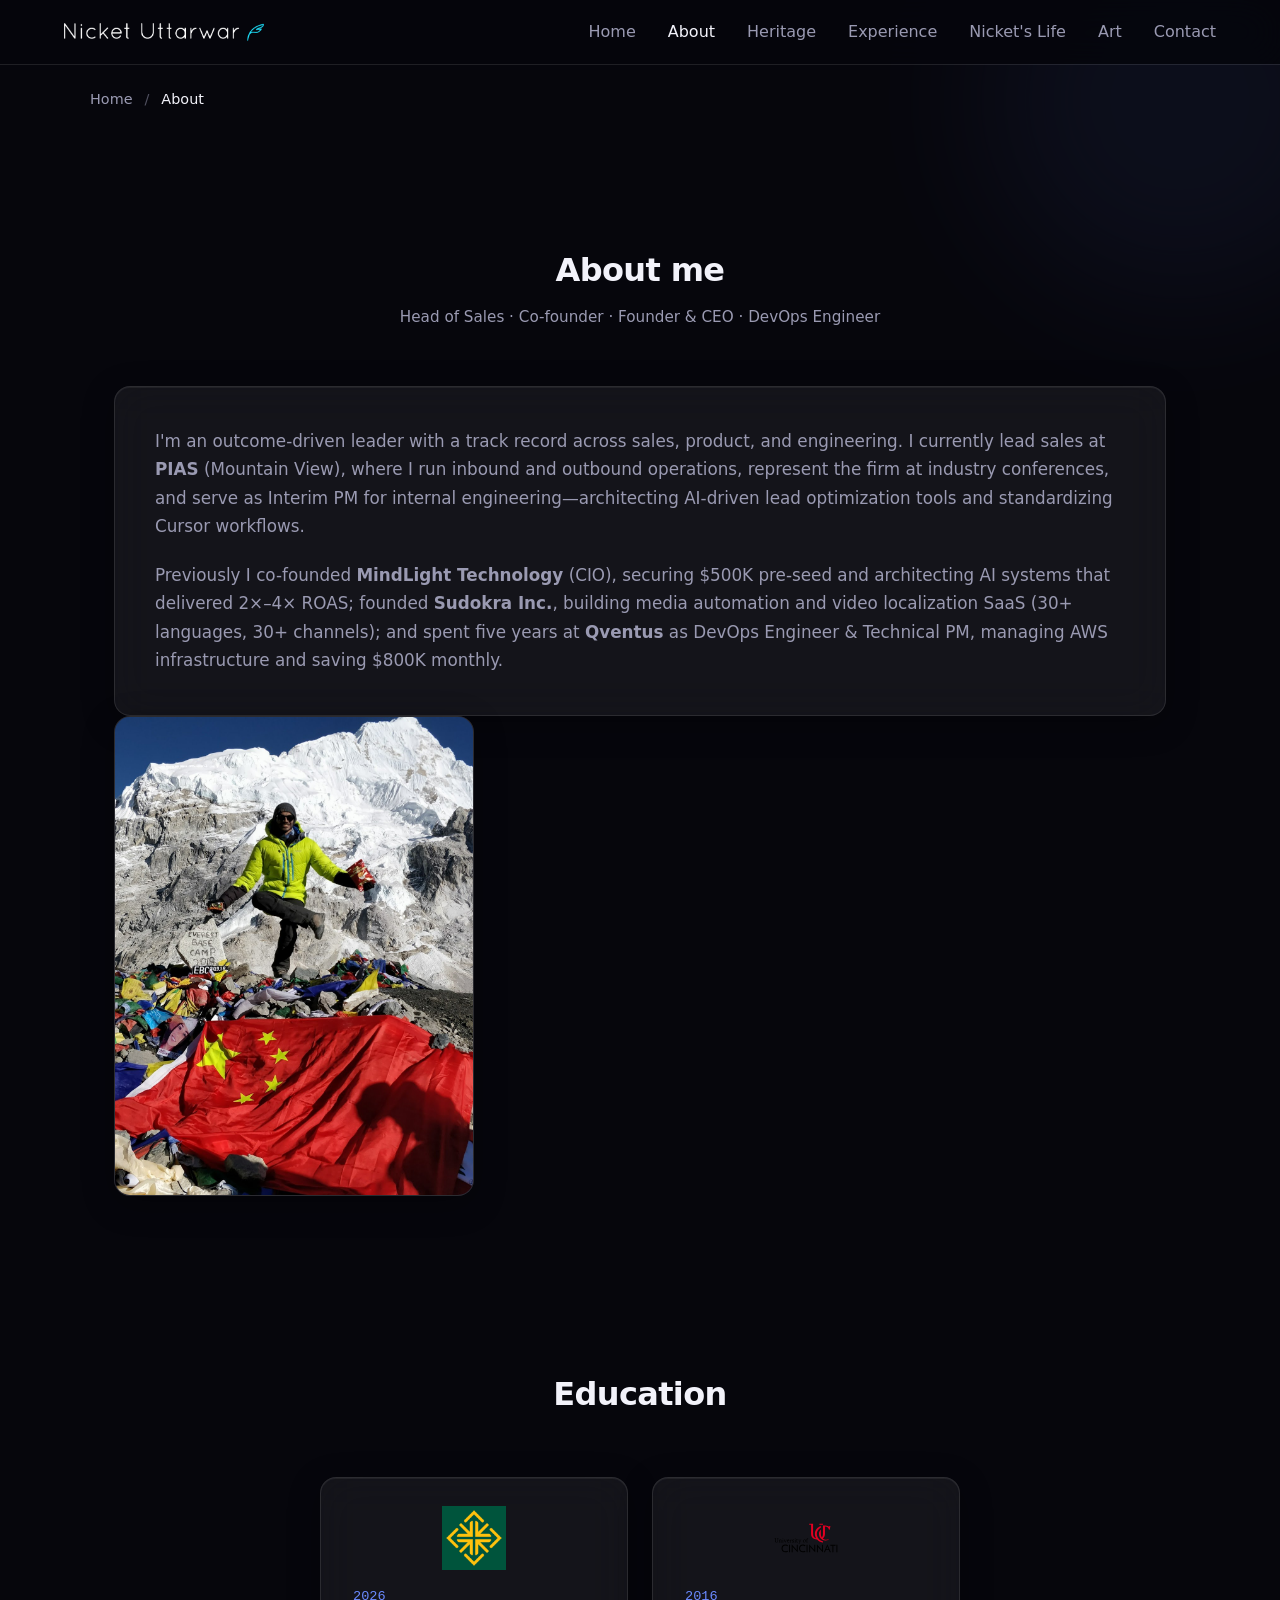
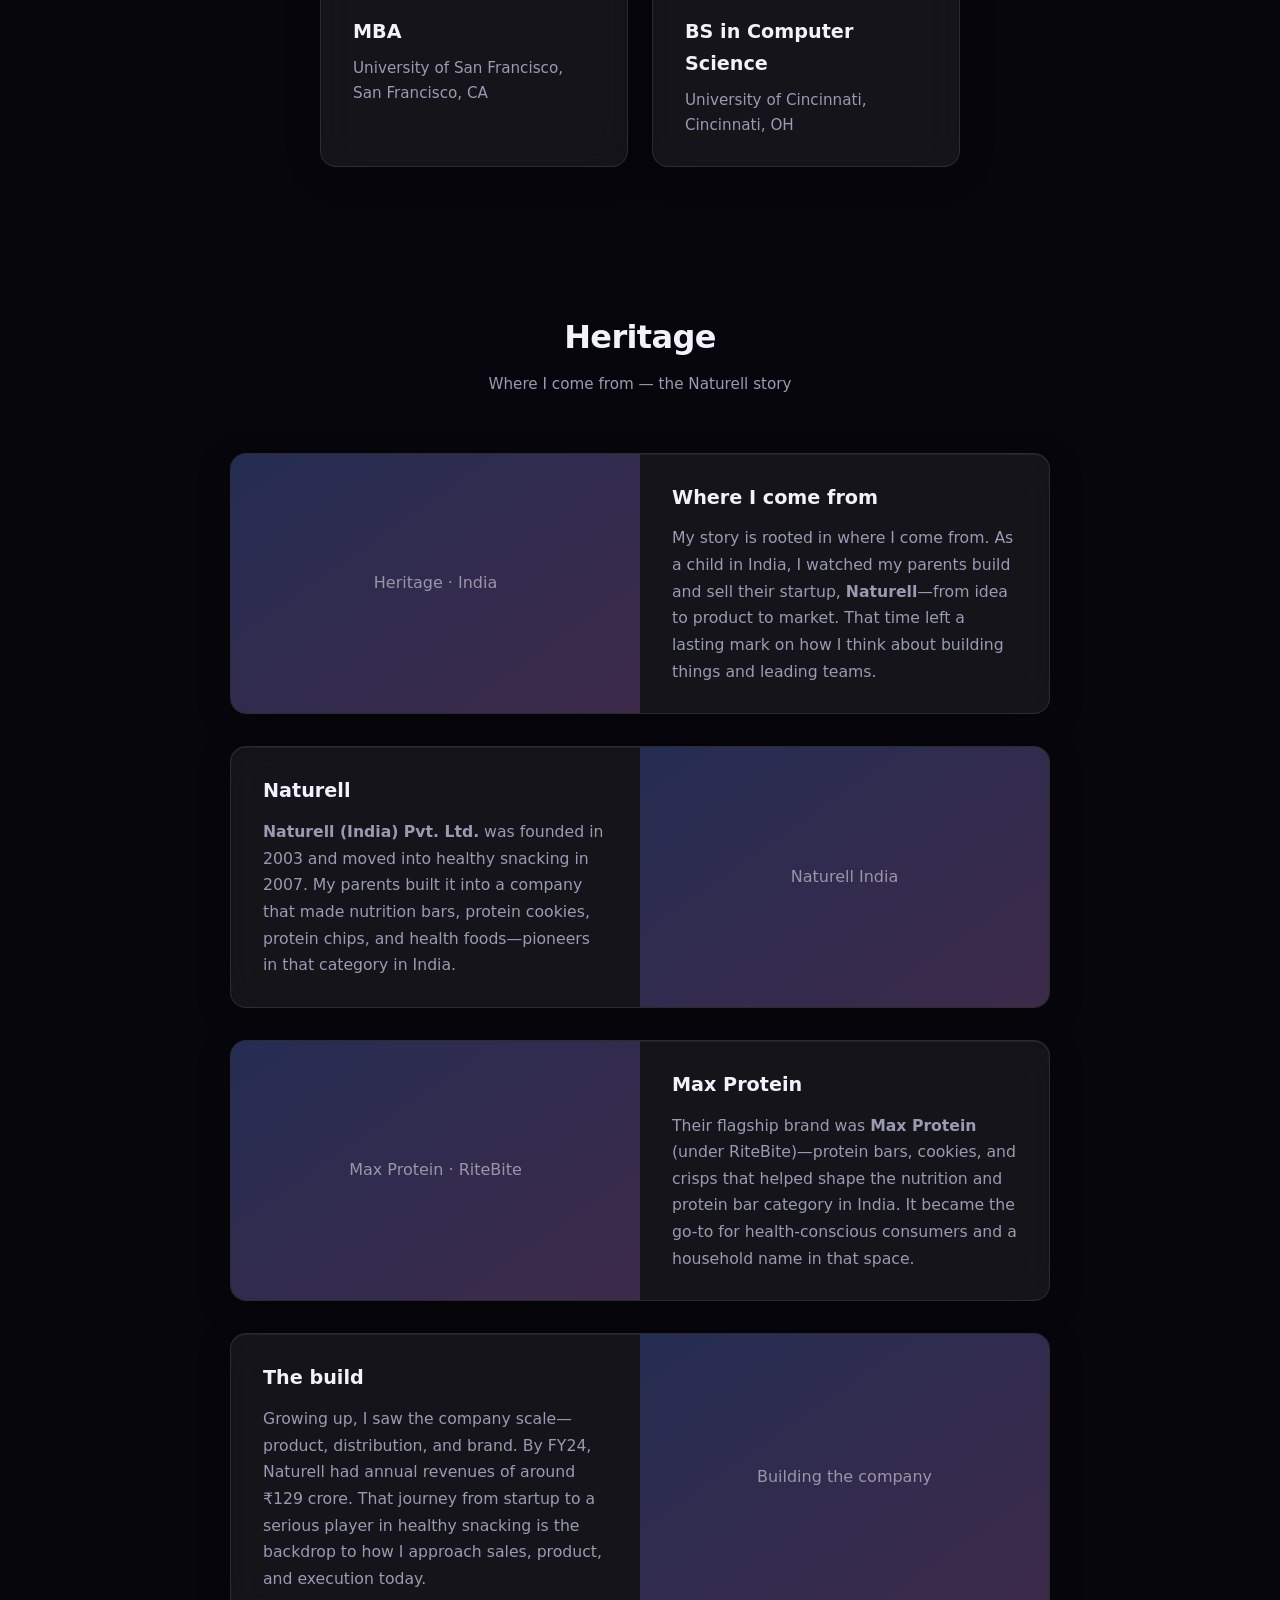
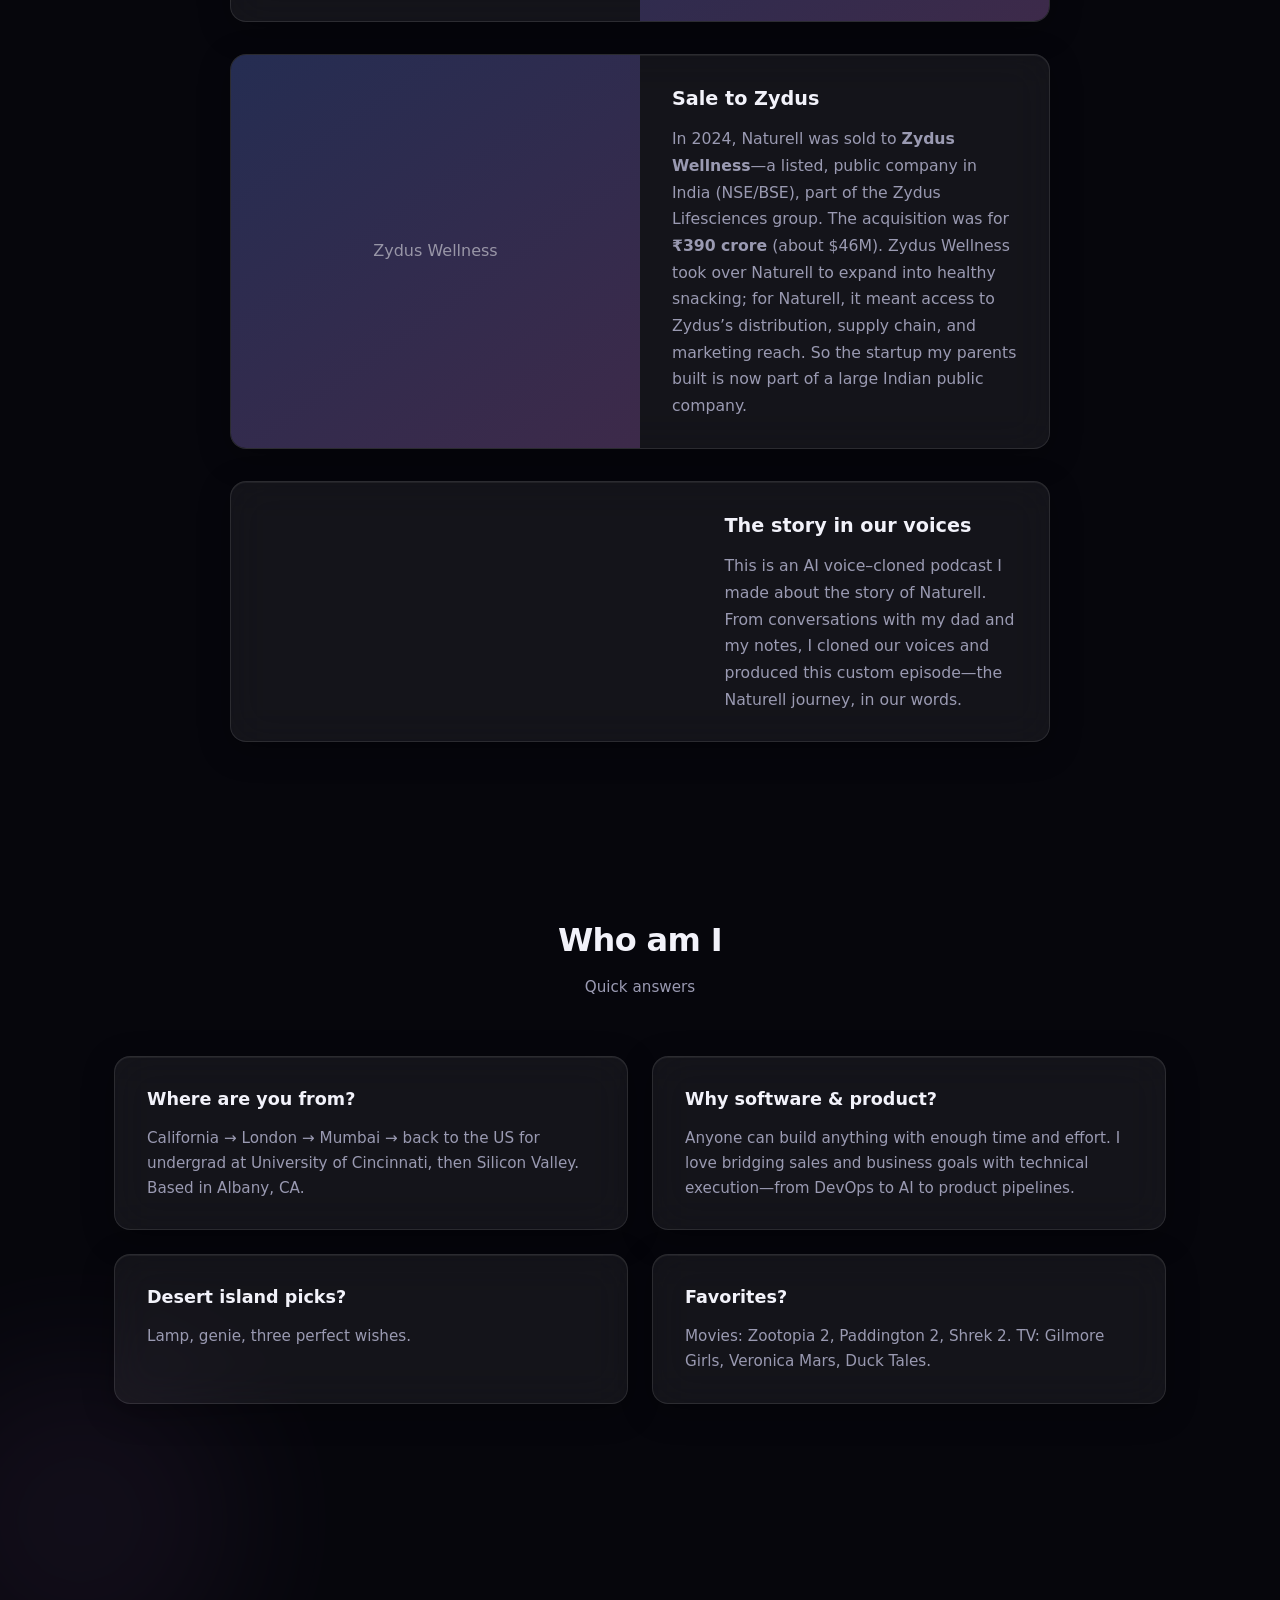
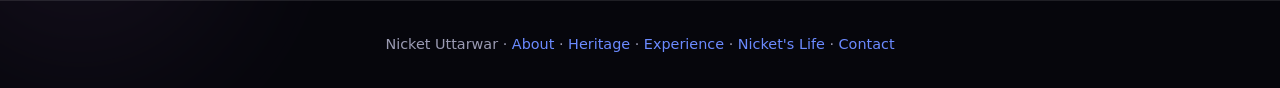
==== combined/about/index.html @ 59adc7f3 "baseline all tf scripts for combo website deployment" ====
<!DOCTYPE html>
<html lang="en">
<head>
	<meta charset="utf-8">
	<meta name="viewport" content="width=device-width, initial-scale=1, viewport-fit=cover">
	<meta name="theme-color" content="#06060c">
	<meta name="description" content="About Nicket Uttarwar — background, education, FAQ.">
	<meta name="robots" content="index, follow, max-image-preview:large">
	<link rel="canonical" href="https://nicketuttarwar.com/about/">
	<meta property="og:type" content="website">
	<meta property="og:url" content="https://nicketuttarwar.com/about/">
	<meta property="og:title" content="About — Nicket Uttarwar">
	<meta property="og:description" content="About Nicket Uttarwar — background, education, FAQ.">
	<meta property="og:image" content="https://nicketuttarwar.com/images/logo.png">
	<meta property="og:locale" content="en_US">
	<meta name="twitter:card" content="summary">
	<meta name="twitter:title" content="About — Nicket Uttarwar">
	<meta name="twitter:description" content="About Nicket Uttarwar — background, education, FAQ.">
	<title>About — Nicket Uttarwar</title>
	<link href="../css/style.css" rel="stylesheet">
	<script type="application/ld+json">
	{"@context":"https://schema.org","@type":"WebPage","name":"About — Nicket Uttarwar","url":"https://nicketuttarwar.com/about/","description":"About Nicket Uttarwar — background, education, FAQ.","isPartOf":{"@id":"https://nicketuttarwar.com/#website"},"about":{"@id":"https://nicketuttarwar.com/#person"},"breadcrumb":{"@type":"BreadcrumbList","itemListElement":[{"@type":"ListItem","position":1,"name":"Home","item":"https://nicketuttarwar.com/"},{"@type":"ListItem","position":2,"name":"About","item":"https://nicketuttarwar.com/about/"}]}}
	</script>
</head>
<body class="page-inner">
	<a class="skip-link" href="#main-content">Skip to main content</a>
	<header class="main-nav">
		<nav class="nav-inner">
			<input type="checkbox" id="nav-toggle" class="nav-check" hidden aria-hidden="true">
			<a href="../" class="nav-logo"><img src="../images/logo.png" alt="Nicket Uttarwar" class="nav-logo-img"></a>
			<ul class="nav-links">
				<li><a href="../">Home</a></li>
				<li><a href="../about/" class="nav-active" aria-current="page">About</a></li>
				<li><a href="../about/#heritage">Heritage</a></li>
				<li><a href="../experience/">Experience</a></li>
				<li><a href="../life/">Nicket's Life</a></li>
				<li><a href="../art/">Art</a></li>
				<li><a href="../contact/">Contact</a></li>
			</ul>
			<label for="nav-toggle" class="nav-toggle" aria-label="Toggle menu">
				<span></span><span></span><span></span>
			</label>
		</nav>
	</header>

	<main id="main-content" tabindex="-1">
		<nav class="breadcrumb-wrap" aria-label="Breadcrumb">
			<div class="breadcrumb">
				<a href="../">Home</a>
				<span class="breadcrumb-sep">/</span>
				<span class="breadcrumb-current">About</span>
			</div>
		</nav>

		<div class="page-content">
			<div class="blob blob-1"></div>
			<div class="blob blob-2"></div>

			<section class="section">
				<div class="section-header">
					<h1>About me</h1>
					<p>Head of Sales · Co-founder · Founder &amp; CEO · DevOps Engineer</p>
				</div>
				<div class="intro-grid">
					<div class="intro-text glass-panel">
						<p>I'm an outcome-driven leader with a track record across sales, product, and engineering. I currently lead sales at <strong>PIAS</strong> (Mountain View), where I run inbound and outbound operations, represent the firm at industry conferences, and serve as Interim PM for internal engineering—architecting AI-driven lead optimization tools and standardizing Cursor workflows.</p>
						<p>Previously I co-founded <strong>MindLight Technology</strong> (CIO), securing $500K pre-seed and architecting AI systems that delivered 2×–4× ROAS; founded <strong>Sudokra Inc.</strong>, building media automation and video localization SaaS (30+ languages, 30+ channels); and spent five years at <strong>Qventus</strong> as DevOps Engineer &amp; Technical PM, managing AWS infrastructure and saving $800K monthly.</p>
					</div>
					<div class="intro-visual">
						<div class="fluid-card glass-panel">
							<div class="fluid-card-inner">
								<img src="../images/everest-me.jpeg" alt="Nicket Uttarwar" class="intro-image" loading="lazy" onerror="this.style.display='none'">
								<div class="fluid-card-placeholder" data-placeholder="Photo">Photo</div>
							</div>
						</div>
					</div>
				</div>
			</section>

			<section class="section education-section">
				<div class="section-header">
					<h2>Education</h2>
				</div>
				<div class="education-grid">
					<div class="education-card glass-panel">
						<img src="../images/logo-usf.png" alt="University of San Francisco" class="education-logo" width="80" height="80" loading="lazy">
						<span class="education-date">2026</span>
						<h3>MBA</h3>
						<p>University of San Francisco, San Francisco, CA</p>
					</div>
					<div class="education-card glass-panel">
						<img src="../images/logo-ucincinnati.svg" alt="University of Cincinnati" class="education-logo" width="80" height="80" loading="lazy">
						<span class="education-date">2016</span>
						<h3>BS in Computer Science</h3>
						<p>University of Cincinnati, Cincinnati, OH</p>
					</div>
				</div>
			</section>

			<section class="section heritage-section" id="heritage">
				<div class="section-header">
					<h2>Heritage</h2>
					<p>Where I come from — the Naturell story</p>
				</div>

				<div class="heritage-explainer">
					<div class="explainer-block glass-panel">
						<div class="explainer-img-wrap">
							<img src="../images/heritage-intro.jpg" alt="Heritage — where I come from" class="explainer-img" width="600" height="400" loading="lazy" onerror="this.style.display='none'; this.nextElementSibling.style.display='flex';">
							<div class="explainer-img-placeholder" style="display:none;">Heritage · India</div>
						</div>
						<div class="explainer-body">
							<h3>Where I come from</h3>
							<p>My story is rooted in where I come from. As a child in India, I watched my parents build and sell their startup, <strong>Naturell</strong>—from idea to product to market. That time left a lasting mark on how I think about building things and leading teams.</p>
						</div>
					</div>

					<div class="explainer-block glass-panel">
						<div class="explainer-img-wrap">
							<img src="../images/naturell-logo.jpg" alt="Naturell India" class="explainer-img" width="600" height="400" loading="lazy" onerror="this.style.display='none'; this.nextElementSibling.style.display='flex';">
							<div class="explainer-img-placeholder" style="display:none;">Naturell India</div>
						</div>
						<div class="explainer-body">
							<h3>Naturell</h3>
							<p><strong>Naturell (India) Pvt. Ltd.</strong> was founded in 2003 and moved into healthy snacking in 2007. My parents built it into a company that made nutrition bars, protein cookies, protein chips, and health foods—pioneers in that category in India.</p>
						</div>
					</div>

					<div class="explainer-block glass-panel">
						<div class="explainer-img-wrap">
							<img src="../images/naturell-max-protein.jpg" alt="Max Protein bars" class="explainer-img" width="600" height="400" loading="lazy" onerror="this.style.display='none'; this.nextElementSibling.style.display='flex';">
							<div class="explainer-img-placeholder" style="display:none;">Max Protein · RiteBite</div>
						</div>
						<div class="explainer-body">
							<h3>Max Protein</h3>
							<p>Their flagship brand was <strong>Max Protein</strong> (under RiteBite)—protein bars, cookies, and crisps that helped shape the nutrition and protein bar category in India. It became the go-to for health-conscious consumers and a household name in that space.</p>
						</div>
					</div>

					<div class="explainer-block glass-panel">
						<div class="explainer-img-wrap">
							<img src="../images/naturell-building.jpg" alt="Building Naturell" class="explainer-img" width="600" height="400" loading="lazy" onerror="this.style.display='none'; this.nextElementSibling.style.display='flex';">
							<div class="explainer-img-placeholder" style="display:none;">Building the company</div>
						</div>
						<div class="explainer-body">
							<h3>The build</h3>
							<p>Growing up, I saw the company scale—product, distribution, and brand. By FY24, Naturell had annual revenues of around ₹129 crore. That journey from startup to a serious player in healthy snacking is the backdrop to how I approach sales, product, and execution today.</p>
						</div>
					</div>

					<div class="explainer-block glass-panel">
						<div class="explainer-img-wrap">
							<img src="../images/zydus-wellness.jpg" alt="Zydus Wellness" class="explainer-img" width="600" height="400" loading="lazy" onerror="this.style.display='none'; this.nextElementSibling.style.display='flex';">
							<div class="explainer-img-placeholder" style="display:none;">Zydus Wellness</div>
						</div>
						<div class="explainer-body">
							<h3>Sale to Zydus</h3>
							<p>In 2024, Naturell was sold to <strong>Zydus Wellness</strong>—a listed, public company in India (NSE/BSE), part of the Zydus Lifesciences group. The acquisition was for <strong>₹390 crore</strong> (about $46M). Zydus Wellness took over Naturell to expand into healthy snacking; for Naturell, it meant access to Zydus’s distribution, supply chain, and marketing reach. So the startup my parents built is now part of a large Indian public company.</p>
						</div>
					</div>

					<div class="heritage-video-wrap">
						<div class="heritage-video glass-panel">
							<div class="explainer-img-wrap explainer-img-wrap--video">
								<div class="video-embed-container">
									<iframe src="https://www.youtube.com/embed/up5MUnRP21Q" title="Naturell story — AI voice-cloned podcast" allow="accelerometer; autoplay; clipboard-write; encrypted-media; gyroscope; picture-in-picture; web-share" allowfullscreen></iframe>
								</div>
							</div>
							<div class="explainer-body">
								<h3>The story in our voices</h3>
								<p>This is an AI voice–cloned podcast I made about the story of Naturell. From conversations with my dad and my notes, I cloned our voices and produced this custom episode—the Naturell journey, in our words.</p>
							</div>
						</div>
					</div>
				</div>
			</section>

			<section class="section faq-section">
				<div class="section-header">
					<h2>Who am I</h2>
					<p>Quick answers</p>
				</div>
				<div class="faq-grid">
					<div class="faq-item glass-panel">
						<h3>Where are you from?</h3>
						<p>California → London → Mumbai → back to the US for undergrad at University of Cincinnati, then Silicon Valley. Based in Albany, CA.</p>
					</div>
					<div class="faq-item glass-panel">
						<h3>Why software &amp; product?</h3>
						<p>Anyone can build anything with enough time and effort. I love bridging sales and business goals with technical execution—from DevOps to AI to product pipelines.</p>
					</div>
					<div class="faq-item glass-panel">
						<h3>Desert island picks?</h3>
						<p>Lamp, genie, three perfect wishes.</p>
					</div>
					<div class="faq-item glass-panel">
						<h3>Favorites?</h3>
						<p>Movies: Zootopia 2, Paddington 2, Shrek 2. TV: Gilmore Girls, Veronica Mars, Duck Tales.</p>
					</div>
				</div>
			</section>
		</div>
	</main>

	<footer class="main-footer">
		<div class="container">
			<p>Nicket Uttarwar · <a href="../about/">About</a> · <a href="../about/#heritage">Heritage</a> · <a href="../experience/">Experience</a> · <a href="../life/">Nicket's Life</a> · <a href="../contact/">Contact</a></p>
		</div>
	</footer>
	<script defer src="../js/portfolio-images.js"></script>

</body>
</html>
---- combined/css/style.css ----
/* ============================================
   Nicket Uttarwar — Lightweight HTML/CSS
   ============================================ */

:root {
	--bg-deep: #06060c;
	--bg-mid: #0a0a12;
	--glass-bg: rgba(255, 255, 255, 0.06);
	--glass-border: rgba(255, 255, 255, 0.1);
	--glass-shadow: rgba(0, 0, 0, 0.3);
	--text: #f2f2fa;
	--text-muted: #9a9ab2;
	--accent: #6b8aff;
	--accent-warm: #b87cff;
	--accent-glow: rgba(107, 138, 255, 0.35);
	--fluid-1: #252d52;
	--fluid-2: #3d2a4a;
	--font-sans: system-ui, -apple-system, sans-serif;
	--font-mono: ui-monospace, monospace;
	--radius: 16px;
	--radius-sm: 12px;
	--nav-height: 64px;
	--safe-top: env(safe-area-inset-top, 0);
	--safe-bottom: env(safe-area-inset-bottom, 0);
	--safe-left: env(safe-area-inset-left, 0);
	--safe-right: env(safe-area-inset-right, 0);
}

*,
*::before,
*::after {
	box-sizing: border-box;
}

html {
	scroll-behavior: smooth;
	-webkit-text-size-adjust: 100%;
}

body {
	margin: 0;
	font-family: var(--font-sans);
	background: var(--bg-deep);
	color: var(--text);
	font-size: 16px;
	line-height: 1.65;
	-webkit-font-smoothing: antialiased;
	-moz-osx-font-smoothing: grayscale;
	overflow-x: hidden;
}

/* Skip link — keyboard / screen reader */
.skip-link {
	position: absolute;
	left: -9999px;
	top: 0;
	z-index: 10000;
	padding: 0.75rem 1.25rem;
	background: var(--bg-mid);
	color: var(--text);
	border: 2px solid var(--accent);
	border-radius: var(--radius-sm);
	font-weight: 600;
}
.skip-link:focus {
	left: max(var(--safe-left), 0.75rem);
	top: max(var(--safe-top), 0.75rem);
	position: fixed;
}

@media (prefers-reduced-motion: reduce) {
	html { scroll-behavior: auto; }
	.blob { animation: none; }
	.scroll-dot { animation: none; }
}

a {
	color: var(--accent);
	text-decoration: none;
	transition: color 0.2s ease, opacity 0.2s ease;
	-webkit-tap-highlight-color: transparent;
}
a:hover {
	color: var(--accent-warm);
}
a:focus-visible {
	outline: 2px solid var(--accent);
	outline-offset: 3px;
}

/* ---- Navigation ---- */
.main-nav {
	position: fixed;
	top: 0;
	left: 0;
	right: 0;
	z-index: 100;
	height: calc(var(--nav-height) + var(--safe-top));
	min-height: 64px;
	padding-top: var(--safe-top);
	background: rgba(6, 6, 12, 0.92);
	backdrop-filter: blur(20px);
	-webkit-backdrop-filter: blur(20px);
	box-shadow: 0 1px 0 var(--glass-border);
}

.nav-inner {
	max-width: 1200px;
	margin: 0 auto;
	padding: 0 max(24px, var(--safe-left));
	height: var(--nav-height);
	display: flex;
	align-items: center;
	justify-content: space-between;
}

.nav-logo {
	display: flex;
	align-items: center;
}
.nav-logo:hover {
	opacity: 0.9;
}
.nav-logo-img {
	display: block;
	height: 36px;
	width: auto;
	max-width: 200px;
	object-fit: contain;
}

.nav-links {
	display: flex;
	list-style: none;
	margin: 0;
	padding: 0;
	gap: 32px;
}
.nav-links a {
	color: var(--text-muted);
	font-weight: 500;
}
.nav-links a:hover {
	color: var(--text);
}
.text-link {
	color: var(--accent);
	font-weight: 500;
}
.text-link:hover {
	color: var(--accent-warm);
}

.nav-toggle {
	display: none;
	width: 44px;
	height: 44px;
	min-width: 44px;
	min-height: 44px;
	flex-direction: column;
	justify-content: center;
	align-items: center;
	gap: 6px;
	background: none;
	border: none;
	cursor: pointer;
	padding: 0;
	-webkit-tap-highlight-color: transparent;
	color: var(--text);
}
.nav-toggle:focus-visible {
	outline: 2px solid var(--accent);
	outline-offset: 2px;
}
.nav-toggle span {
	display: block;
	width: 22px;
	height: 2px;
	background: currentColor;
	border-radius: 1px;
	transition: transform 0.3s ease, opacity 0.3s ease;
}
#nav-toggle:checked ~ .nav-toggle span:nth-child(1) {
	transform: translateY(4px) rotate(45deg);
}
#nav-toggle:checked ~ .nav-toggle span:nth-child(2) {
	opacity: 0;
}
#nav-toggle:checked ~ .nav-toggle span:nth-child(3) {
	transform: translateY(-4px) rotate(-45deg);
}
body:has(#nav-toggle:checked) { overflow: hidden; }

/* ---- Glass panels (fluid UI) ---- */
.glass-panel {
	background: var(--glass-bg);
	border: 1px solid var(--glass-border);
	border-radius: var(--radius);
	backdrop-filter: blur(20px);
	-webkit-backdrop-filter: blur(20px);
	box-shadow: 0 8px 32px var(--glass-shadow), inset 0 1px 0 rgba(255, 255, 255, 0.06);
	transition: transform 0.3s ease, box-shadow 0.3s ease, border-color 0.3s ease;
}
.glass-panel:hover {
	border-color: rgba(255, 255, 255, 0.2);
	box-shadow: 0 16px 48px rgba(0, 0, 0, 0.35), inset 0 1px 0 rgba(255, 255, 255, 0.08);
}

/* ---- Blobs (fluid decorative shapes) ---- */
.blob {
	position: absolute;
	border-radius: 50%;
	filter: blur(70px);
	opacity: 0.22;
	pointer-events: none;
	animation: blobFloat 20s ease-in-out infinite;
}
.blob-1 {
	width: 400px;
	height: 400px;
	background: var(--fluid-1);
	top: -100px;
	right: -100px;
	animation-delay: 0s;
}
.blob-2 {
	width: 320px;
	height: 320px;
	background: var(--fluid-2);
	bottom: -80px;
	left: -80px;
	animation-delay: -6s;
}
.blob-3 {
	width: 350px;
	height: 350px;
	background: var(--accent-warm);
	top: 30%;
	left: -120px;
	opacity: 0.25;
	animation-delay: -3s;
}
.blob-4 {
	width: 380px;
	height: 380px;
	background: var(--fluid-1);
	bottom: 10%;
	right: -100px;
	animation-delay: -9s;
}
.blob-5 {
	width: 300px;
	height: 300px;
	background: var(--fluid-2);
	top: -80px;
	left: 30%;
	animation-delay: -12s;
}

@keyframes blobFloat {
	0%, 100% { transform: translate(0, 0) scale(1); }
	25% { transform: translate(20px, -30px) scale(1.05); }
	50% { transform: translate(-15px, 20px) scale(0.98); }
	75% { transform: translate(25px, 15px) scale(1.02); }
}

/* ---- Layout ---- */
main {
	position: relative;
	z-index: 1;
}

/* ---- Breadcrumbs (multi-page) ---- */
.breadcrumb-wrap {
	position: relative;
	z-index: 1;
	padding: calc(var(--nav-height) + var(--safe-top) + 24px) max(24px, var(--safe-left)) 0 max(24px, var(--safe-right));
}
.breadcrumb {
	display: flex;
	align-items: center;
	flex-wrap: wrap;
	gap: 6px 12px;
	font-size: 0.9rem;
	color: var(--text-muted);
	margin: 0 0 32px;
	max-width: 1100px;
	margin-left: auto;
	margin-right: auto;
}
.breadcrumb a {
	color: var(--text-muted);
}
.breadcrumb a:hover {
	color: var(--accent);
}
.breadcrumb-sep {
	opacity: 0.5;
	user-select: none;
}
.breadcrumb-current {
	color: var(--text);
	font-weight: 500;
}
.nav-links a.nav-active {
	color: var(--text);
}
.nav-links a.nav-active:hover {
	color: var(--accent-warm);
}

/* ---- Inner pages (no fluid canvas) ---- */
body.page-inner main {
	padding-bottom: 48px;
}
.page-content {
	max-width: 1100px;
	margin: 0 auto;
	padding: 0 max(24px, var(--safe-left)) 48px max(24px, var(--safe-right));
}

.container {
	max-width: 1100px;
	margin: 0 auto;
	padding: 0 max(24px, var(--safe-left)) 0 max(24px, var(--safe-right));
}

.section {
	position: relative;
	padding: 100px 0;
	min-height: 50vh;
}

.section-header {
	text-align: center;
	margin-bottom: 56px;
}
.section-header h1,
.section-header h2 {
	font-size: clamp(1.5rem, 3.5vw, 2rem);
	font-weight: 600;
	margin: 0 0 8px;
	color: var(--text);
	letter-spacing: -0.02em;
}
.section-header p {
	margin: 0;
	color: var(--text-muted);
	font-size: 0.95rem;
}

.art-site-link {
	text-align: center;
	margin: -40px 0 40px;
}

/* ---- Hero ---- */
.hero {
	min-height: 100vh;
	min-height: calc(100dvh - var(--nav-height));
	display: flex;
	flex-direction: column;
	align-items: center;
	justify-content: center;
	text-align: center;
	padding: calc(var(--nav-height) + var(--safe-top)) max(24px, var(--safe-right)) calc(80px + var(--safe-bottom)) max(24px, var(--safe-left));
}

.hero-content {
	max-width: 640px;
}

.hero-label {
	font-family: var(--font-mono);
	font-size: clamp(0.75rem, 2.5vw, 0.9rem);
	letter-spacing: 0.22em;
	text-transform: uppercase;
	color: var(--text-muted);
	margin: 0 0 20px;
}

.hero-title {
	font-size: clamp(2rem, 7vw, 3.5rem);
	font-weight: 700;
	line-height: 1.15;
	margin: 0 0 12px;
	letter-spacing: -0.03em;
	background: linear-gradient(135deg, #fff 0%, #c0c0e0 100%);
	-webkit-background-clip: text;
	-webkit-text-fill-color: transparent;
	background-clip: text;
}

.hero-subtitle {
	font-family: var(--font-mono);
	font-size: clamp(0.8rem, 2.5vw, 0.95rem);
	letter-spacing: 0.1em;
	color: var(--text-muted);
	margin: 0 0 32px;
}

.hero-actions {
	display: flex;
	flex-wrap: wrap;
	gap: 14px;
	justify-content: center;
}

.btn {
	display: inline-flex;
	align-items: center;
	justify-content: center;
	min-height: 48px;
	padding: 14px 28px;
	font-family: var(--font-sans);
	font-size: 0.95rem;
	font-weight: 600;
	border-radius: var(--radius-sm);
	border: none;
	cursor: pointer;
	transition: transform 0.2s ease, box-shadow 0.2s ease, opacity 0.2s ease;
	-webkit-tap-highlight-color: transparent;
}
.btn:hover {
	transform: translateY(-2px);
	opacity: 0.95;
}
.btn:focus-visible {
	outline: 2px solid var(--accent);
	outline-offset: 3px;
}

.btn-primary {
	background: linear-gradient(135deg, var(--accent) 0%, var(--accent-warm) 100%);
	color: #fff;
	box-shadow: 0 8px 28px var(--accent-glow);
}
.btn-primary:hover {
	box-shadow: 0 12px 36px var(--accent-glow);
}

.btn-glass {
	background: var(--glass-bg);
	color: var(--text);
	border: 1px solid var(--glass-border);
	backdrop-filter: blur(12px);
}
.btn-glass:hover {
	border-color: rgba(255, 255, 255, 0.2);
}

.scroll-hint {
	position: absolute;
	bottom: 32px;
	left: 50%;
	transform: translateX(-50%);
}
.scroll-dot {
	display: block;
	width: 8px;
	height: 8px;
	border-radius: 50%;
	background: var(--text-muted);
	animation: scrollPulse 2s ease-in-out infinite;
}

@keyframes scrollPulse {
	0%, 100% { opacity: 0.5; transform: translateY(0); }
	50% { opacity: 1; transform: translateY(8px); }
}

/* ---- Intro ---- */
.intro-section .intro-grid {
	display: grid;
	grid-template-columns: 1fr 1fr;
	gap: 48px;
	align-items: center;
}
.intro-text {
	padding: 40px;
}
.intro-text p {
	margin: 0 0 20px;
	color: var(--text-muted);
	font-size: 1.05rem;
	line-height: 1.7;
}
.intro-text p:last-child {
	margin-bottom: 0;
}

.fluid-card {
	overflow: hidden;
	padding: 0;
	aspect-ratio: 3/4;
	max-height: 480px;
}
.fluid-card-inner {
	width: 100%;
	height: 100%;
	position: relative;
	background: linear-gradient(145deg, var(--fluid-1) 0%, var(--fluid-2) 100%);
	display: flex;
	align-items: center;
	justify-content: center;
}
.fluid-card-placeholder {
	color: rgba(255,255,255,0.5);
	font-size: 1.2rem;
	display: none;
}
.fluid-card-inner:has(.fluid-card-placeholder:only-child),
.fluid-card-inner .intro-image[style*="display: none"] + .fluid-card-placeholder {
	display: flex;
}
.intro-image {
	width: 100%;
	height: 100%;
	object-fit: cover;
	display: block;
}

.intro-grid--compact .intro-text { padding: 32px; }
.intro-links {
	padding: 28px 32px;
}
.intro-links h3 {
	margin: 0 0 16px;
	font-size: 1.1rem;
	font-weight: 600;
	color: var(--text);
}
.page-links {
	list-style: none;
	margin: 0;
	padding: 0;
}
.page-links li { margin-bottom: 10px; }
.page-links a {
	display: inline-block;
	color: var(--text-muted);
	font-weight: 500;
}
.page-links a:hover { color: var(--accent); }

/* ---- Experience timeline ---- */
.experience-section {
	padding: 100px 0 80px;
}
.timeline {
	display: flex;
	flex-direction: column;
	gap: 24px;
	max-width: 720px;
	margin: 0 auto 48px;
}
.timeline-item {
	padding: 28px 32px;
	transition: transform 0.3s ease;
}
.timeline-item:hover {
	transform: translateX(6px);
}
.timeline-meta {
	display: flex;
	flex-wrap: wrap;
	gap: 12px 24px;
	margin-bottom: 12px;
	font-family: var(--font-mono);
	font-size: 0.85rem;
	color: var(--text-muted);
}
.timeline-date {
	color: var(--accent);
}
.timeline-item h3 {
	margin: 0 0 12px;
	font-size: 1.2rem;
	font-weight: 600;
	color: var(--text);
}
.timeline-item p {
	margin: 0;
	font-size: 0.95rem;
	color: var(--text-muted);
	line-height: 1.65;
}
.timeline-item.dissolved .timeline-item-title {
	text-decoration: line-through;
	color: var(--text-muted);
}
.timeline-item.dissolved .dissolved-badge {
	display: inline-block;
	margin-left: 0.5em;
	text-decoration: none;
	font-size: 0.75rem;
	font-weight: 600;
	color: var(--text-muted);
	letter-spacing: 0.02em;
}
.experience-note {
	margin-top: 48px;
	padding: 24px 28px;
	border-left: 3px solid var(--accent);
	background: var(--glass-bg);
	border-radius: 0 var(--radius-sm) var(--radius-sm) 0;
}
.experience-note p {
	margin: 0;
	font-size: 0.95rem;
	color: var(--text-muted);
	line-height: 1.65;
	font-style: italic;
}
.section-cta {
	text-align: center;
}

/* ---- Education ---- */
.education-section {
	padding: 72px 0;
}
.education-grid {
	display: grid;
	grid-template-columns: repeat(2, 1fr);
	gap: 24px;
	max-width: 640px;
	margin: 0 auto;
}
.education-card {
	padding: 28px 32px;
	transition: transform 0.3s ease;
}
.education-card:hover {
	transform: translateY(-4px);
}
.education-logo {
	display: block;
	width: 64px;
	height: 64px;
	object-fit: contain;
	margin: 0 auto 16px;
}
.education-date {
	display: block;
	font-family: var(--font-mono);
	font-size: 0.85rem;
	color: var(--accent);
	margin-bottom: 8px;
}
.education-card h3 {
	margin: 0 0 8px;
	font-size: 1.2rem;
	font-weight: 600;
	color: var(--text);
}
.education-card p {
	margin: 0;
	font-size: 0.95rem;
	color: var(--text-muted);
}

/* ---- Heritage explainer (Naturell → Zydus) ---- */
.heritage-section {
	padding: 72px 0;
}
.heritage-explainer {
	display: flex;
	flex-direction: column;
	gap: 32px;
	max-width: 820px;
	margin: 0 auto;
}
.explainer-block {
	display: grid;
	grid-template-columns: 1fr 1fr;
	gap: 0;
	align-items: stretch;
	overflow: hidden;
	padding: 0;
}
.explainer-block:nth-child(even) {
	grid-template-columns: 1fr 1fr;
}
.explainer-block:nth-child(even) .explainer-img-wrap { order: 2; }
.explainer-block:nth-child(even) .explainer-body { order: 1; }
.explainer-img-wrap {
	position: relative;
	min-height: 220px;
	background: linear-gradient(145deg, var(--fluid-1) 0%, var(--fluid-2) 100%);
	display: flex;
	align-items: center;
	justify-content: center;
}
.explainer-img-wrap--video {
	min-height: 0;
	background: transparent;
}
.explainer-img {
	width: 100%;
	height: 100%;
	object-fit: cover;
	display: block;
	min-height: 220px;
}
.explainer-img-placeholder {
	position: absolute;
	inset: 0;
	display: flex;
	align-items: center;
	justify-content: center;
	color: rgba(255, 255, 255, 0.5);
	font-size: 1rem;
	font-weight: 500;
	padding: 24px;
	text-align: center;
}
.explainer-body {
	padding: 28px 32px;
	display: flex;
	flex-direction: column;
	justify-content: center;
}
.explainer-body h3 {
	margin: 0 0 12px;
	font-size: 1.2rem;
	font-weight: 600;
	color: var(--text);
}
.explainer-body p {
	margin: 0;
	font-size: 0.98rem;
	line-height: 1.7;
	color: var(--text-muted);
}
.heritage-video-wrap {
	margin: 0;
	max-width: none;
}
.heritage-video-wrap .heritage-video {
	display: grid;
	grid-template-columns: 1.2fr 1fr;
	gap: 0;
	padding: 0;
	overflow: hidden;
}
.heritage-video-wrap .explainer-img-wrap--video {
	order: 1;
}
.heritage-video-wrap .explainer-body { order: 2; }
.video-embed-container {
	position: relative;
	width: 100%;
	padding-bottom: 56.25%;
	height: 0;
	overflow: hidden;
}
.video-embed-container iframe {
	position: absolute;
	top: 0;
	left: 0;
	width: 100%;
	height: 100%;
	border: none;
}
.heritage-video-wrap .explainer-img-wrap--video {
	position: relative;
	min-height: 0;
	aspect-ratio: 16/9;
}
.heritage-video-wrap .explainer-img-wrap--video .video-embed-container {
	position: absolute;
	inset: 0;
	height: 100%;
	padding-bottom: 0;
}
.video-embed-container iframe {
	position: absolute;
	top: 0;
	left: 0;
	width: 100%;
	height: 100%;
	border: none;
}

/* ---- Skill cards (text-first, no images) ---- */
.skills-section {
	padding: 48px 0 56px;
}
.skills-grid {
	display: grid;
	grid-template-columns: repeat(3, 1fr);
	gap: 24px;
}
.skill-card {
	position: relative;
	display: flex;
	overflow: hidden;
	transition: transform 0.25s ease, box-shadow 0.25s ease;
}
.skill-card:hover {
	transform: translateY(-4px);
}
.skill-card-accent {
	width: 4px;
	flex-shrink: 0;
	background: linear-gradient(180deg, var(--accent) 0%, var(--accent-warm) 100%);
}
.skill-card-accent--devops {
	background: linear-gradient(180deg, #4a9eff 0%, #6b8aff 100%);
}
.skill-card-accent--ai {
	background: linear-gradient(180deg, #b87cff 0%, #e08cff 100%);
}
.skill-card-body {
	flex: 1;
	padding: 24px 24px 24px 20px;
}
.skill-card-body h3 {
	margin: 0 0 6px;
	font-size: 1.2rem;
	font-weight: 600;
	color: var(--text);
	letter-spacing: -0.01em;
}
.skill-card-sub {
	margin: 0 0 16px;
	color: var(--text-muted);
	font-size: 0.875rem;
}
.skill-list {
	list-style: none;
	margin: 0;
	padding: 0;
	font-size: 0.875rem;
	color: var(--text-muted);
	line-height: 1.75;
}
.skill-list li::before {
	content: '· ';
	color: var(--accent);
	font-weight: 700;
}

/* ---- Portfolio cards (legacy, e.g. art grid) ---- */
.portfolio-grid {
	display: grid;
	grid-template-columns: repeat(3, 1fr);
	gap: 24px;
}
.portfolio-card {
	overflow: hidden;
	transition: transform 0.3s ease;
}
.portfolio-card:hover {
	transform: translateY(-4px);
}
.portfolio-card .card-image-wrap {
	aspect-ratio: 1;
	overflow: hidden;
	background: var(--fluid-2);
}
.portfolio-card .card-image-wrap.no-img {
	display: flex;
	align-items: center;
	justify-content: center;
	color: var(--text-muted);
	font-size: 0.9rem;
}
.card-image {
	width: 100%;
	height: 100%;
	object-fit: cover;
}
.portfolio-card .card-body {
	padding: 20px;
}
.portfolio-card .card-body h3 {
	margin: 0 0 4px;
	font-size: 1.2rem;
	font-weight: 600;
	color: var(--text);
}
.card-sub {
	margin: 0 0 12px;
	color: var(--text-muted);
	font-size: 0.875rem;
}

/* ---- Stats ---- */
.stats-section {
	padding: 72px 0;
}
.stats-grid {
	display: grid;
	grid-template-columns: repeat(4, 1fr);
	gap: 24px;
}
.stat-item {
	padding: 32px 24px;
	text-align: center;
	transition: transform 0.3s ease;
}
.stat-item:hover {
	transform: translateY(-4px);
}
.stat-icon {
	display: block;
	font-size: 1.5rem;
	color: var(--accent);
	margin-bottom: 12px;
	opacity: 0.9;
}
.stat-value {
	font-size: 2.25rem;
	font-weight: 700;
	color: var(--text);
	display: inline-block;
}
.stat-suffix {
	font-size: 1.5rem;
	color: var(--text-muted);
}
.stat-label {
	display: block;
	margin-top: 4px;
	font-size: 0.9rem;
	color: var(--text-muted);
}

/* ---- About ---- */
.about-grid {
	display: grid;
	grid-template-columns: repeat(4, 1fr);
	gap: 24px;
}
.about-card {
	padding: 32px 24px;
	transition: transform 0.3s ease;
}
.about-card:hover {
	transform: translateY(-4px);
}
.about-icon {
	font-size: 2rem;
	margin-bottom: 16px;
	line-height: 1;
}
.about-card h3 {
	margin: 0 0 12px;
	font-size: 1.2rem;
	font-weight: 600;
	color: var(--text);
}
.about-card p {
	margin: 0;
	font-size: 0.95rem;
	color: var(--text-muted);
	line-height: 1.6;
}

/* ---- FAQ ---- */
.faq-grid {
	display: grid;
	grid-template-columns: repeat(2, 1fr);
	gap: 24px;
}
.faq-item {
	padding: 28px 32px;
}
.faq-item h3 {
	margin: 0 0 12px;
	font-size: 1.1rem;
	font-weight: 600;
	color: var(--text);
}
.faq-item p {
	margin: 0;
	font-size: 0.95rem;
	color: var(--text-muted);
	line-height: 1.65;
}

/* ---- Contact ---- */
.contact-block {
	text-align: center;
	padding: 48px;
	max-width: 560px;
	margin: 0 auto;
}
.contact-detail {
	margin: 0 0 12px;
}
.contact-detail:last-child {
	margin-bottom: 0;
}
.contact-email,
.contact-phone {
	font-family: var(--font-mono);
	font-size: 1.15rem;
	color: var(--accent);
	word-break: break-all;
}
.contact-email:hover,
.contact-phone:hover {
	color: var(--accent-warm);
}
.contact-address {
	font-size: 0.95rem;
	color: var(--text-muted);
}

/* ---- Art page (assets load lazy when page is visited) ---- */
.art-intro {
	padding: 28px 32px;
	margin-bottom: 32px;
}
.art-intro p {
	margin: 0;
	color: var(--text-muted);
	font-size: 1.05rem;
	line-height: 1.7;
}
.art-grid {
	display: grid;
	grid-template-columns: repeat(auto-fill, minmax(280px, 1fr));
	gap: 24px;
}
.art-card {
	overflow: hidden;
	transition: transform 0.3s ease;
}
.art-card:hover {
	transform: translateY(-6px);
}
.art-card-image {
	aspect-ratio: 4/3;
	overflow: hidden;
	background: var(--fluid-2);
}
.art-card-image img {
	width: 100%;
	height: 100%;
	object-fit: cover;
	display: block;
}
.art-card-image.no-img {
	display: flex;
	align-items: center;
	justify-content: center;
	color: var(--text-muted);
	font-size: 0.9rem;
}
.art-card-body {
	padding: 20px;
}
.art-card-body h3 {
	margin: 0;
	font-size: 1.1rem;
	font-weight: 600;
	color: var(--text);
}

/* ---- Life page (simple timeline) ---- */
.life-page .page-content {
	max-width: 720px;
}
.life-hero-simple {
	text-align: center;
	padding-top: 48px;
}
.life-hero-simple .life-title {
	font-size: clamp(1.75rem, 5vw, 2.5rem);
	font-weight: 700;
	margin: 0 0 8px;
	color: var(--text);
}
.life-hero-simple .life-subtitle {
	font-family: var(--font-mono);
	font-size: 0.9rem;
	letter-spacing: 0.1em;
	text-transform: uppercase;
	color: var(--text-muted);
	margin: 0 0 24px;
}
.life-timeline-section {
	padding: 48px 0;
}
.life-block {
	display: grid;
	grid-template-columns: 1fr 1.2fr;
	gap: 32px;
	align-items: center;
	padding: 0;
	overflow: hidden;
}
.life-block-img {
	position: relative;
	background: var(--fluid-2);
	min-height: 200px;
}
.life-block-img img:first-child {
	width: 100%;
	height: auto;
	display: block;
	object-fit: cover;
	max-height: 280px;
}
.life-block-img .life-school-logo {
	position: absolute;
	bottom: 12px;
	right: 12px;
	width: 48px;
	height: auto;
	object-fit: contain;
	background: rgba(6, 6, 12, 0.7);
	border-radius: 8px;
	padding: 4px;
}
.life-block-body {
	padding: 28px 24px;
}
.life-year {
	display: inline-block;
	font-family: var(--font-mono);
	font-size: 0.85rem;
	letter-spacing: 0.15em;
	text-transform: uppercase;
	color: var(--accent);
	margin-bottom: 12px;
}
.life-block-body h2 {
	font-size: 1.2rem;
	font-weight: 600;
	margin: 0 0 8px;
	color: var(--text);
}
.life-loc {
	font-size: 0.9rem;
	color: var(--text-muted);
	margin: 0 0 12px;
}
.life-desc {
	font-size: 0.95rem;
	line-height: 1.65;
}

.life-company-status {
	font-size: 0.75rem;
	color: var(--text-muted);
	margin-top: 0.5rem;
	margin-bottom: 0;
	font-weight: 500;
}
.life-education-section .section-header {
	margin-bottom: 32px;
}
.life-edu-blocks {
	display: grid;
	grid-template-columns: repeat(2, 1fr);
	gap: 24px;
}
.life-edu-block {
	padding: 0;
	overflow: hidden;
}
.life-edu-img-wrap {
	position: relative;
	background: var(--fluid-2);
	margin-bottom: 16px;
}
.life-edu-img-wrap img:first-child {
	width: 100%;
	height: auto;
	max-height: 180px;
	object-fit: cover;
	display: block;
}
.life-edu-img-wrap .life-edu-logo {
	position: absolute;
	bottom: 12px;
	left: 50%;
	transform: translateX(-50%);
	width: 72px;
	height: 72px;
	object-fit: contain;
	background: rgba(6, 6, 12, 0.75);
	border-radius: 50%;
	padding: 8px;
}
.life-edu-block h3 {
	font-size: 1.1rem;
	font-weight: 600;
	margin: 0 0 4px;
	color: var(--text);
	padding: 0 20px;
}
.life-edu-block .life-loc {
	padding: 0 20px 20px;
	margin: 0;
}
.life-cta-section .life-desc {
	margin: 0;
}
@media (max-width: 768px) {
	.life-block {
		grid-template-columns: 1fr;
	}
	.life-block-img { order: 1; }
	.life-block-body { order: 2; padding: 24px 20px; }
	.life-edu-blocks {
		grid-template-columns: 1fr;
	}
}

/* ---- Footer ---- */
.main-footer {
	position: relative;
	z-index: 1;
	padding: 32px 24px;
	text-align: center;
	border-top: 1px solid var(--glass-border);
}
.main-footer p {
	margin: 0;
	font-size: 0.9rem;
	color: var(--text-muted);
}
.main-footer a {
	color: var(--accent);
}
.main-footer a:hover {
	color: var(--accent-warm);
}

/* ---- Responsive ---- */
@media (max-width: 900px) {
	.skills-grid {
		grid-template-columns: 1fr;
	}
	.portfolio-grid {
		grid-template-columns: 1fr;
	}
	.intro-section .intro-grid {
		grid-template-columns: 1fr;
		gap: 32px;
	}
	.intro-text { order: 2; padding: 28px 24px; }
	.intro-visual { order: 1; }
	.fluid-card { max-height: 380px; }
	.stats-grid {
		grid-template-columns: repeat(2, 1fr);
		gap: 16px;
	}
	.about-grid {
		grid-template-columns: repeat(2, 1fr);
		gap: 16px;
	}
	.education-grid {
		grid-template-columns: 1fr;
	}
	.explainer-block {
		grid-template-columns: 1fr;
	}
	.explainer-block:nth-child(even) .explainer-img-wrap { order: 0; }
	.explainer-block:nth-child(even) .explainer-body { order: 0; }
	.explainer-img-wrap { min-height: 200px; }
	.explainer-img { min-height: 200px; }
	.explainer-body { padding: 24px; }
	.heritage-video-wrap .heritage-video {
		grid-template-columns: 1fr;
	}
	.heritage-video-wrap .explainer-img-wrap--video { order: 0; }
	.heritage-video-wrap .explainer-body { order: 0; }
	.faq-grid {
		grid-template-columns: 1fr;
	}
	.section-header { margin-bottom: 40px; }
}

@media (max-width: 768px) {
	.nav-logo-img {
		height: 32px;
		max-width: 160px;
	}
	.nav-links {
		position: fixed;
		top: calc(var(--nav-height) + var(--safe-top));
		left: 0;
		right: 0;
		bottom: 0;
		background: rgba(8, 8, 16, 0.98);
		backdrop-filter: blur(20px);
		-webkit-backdrop-filter: blur(20px);
		flex-direction: column;
		align-items: stretch;
		padding: max(24px, var(--safe-left)) max(24px, var(--safe-right)) max(32px, var(--safe-bottom));
		gap: 0;
		overflow-y: auto;
		-webkit-overflow-scrolling: touch;
		transform: translateY(-100%);
		opacity: 0;
		visibility: hidden;
		transition: transform 0.3s ease, opacity 0.3s ease, visibility 0.3s ease;
	}
	.nav-links li {
		border-bottom: 1px solid var(--glass-border);
	}
	.nav-links a {
		display: block;
		padding: 16px 0;
		min-height: 48px;
		line-height: 1.4;
	}
	#nav-toggle:checked ~ .nav-links {
		transform: translateY(0);
		opacity: 1;
		visibility: visible;
	}
	.nav-toggle {
		display: flex;
	}
	.section {
		padding: 64px 0;
		min-height: auto;
	}
	.experience-section { padding: 64px 0 56px; }
	.timeline { margin-bottom: 40px; }
	.timeline-item {
		padding: 22px 20px;
	}
	.stats-grid {
		grid-template-columns: 1fr;
		gap: 12px;
	}
	.stat-item { padding: 24px 20px; }
	.about-grid {
		grid-template-columns: 1fr;
		gap: 12px;
	}
	.about-card { padding: 24px 20px; }
	.hero-actions {
		flex-direction: column;
		gap: 12px;
		width: 100%;
		max-width: 320px;
	}
	.btn {
		width: 100%;
		max-width: 320px;
		min-height: 48px;
	}
	.section-cta .btn { max-width: 320px; }
	.contact-block {
		padding: 32px 24px;
	}
	.faq-item { padding: 22px 24px; }
	.main-footer {
		padding: 24px max(24px, var(--safe-left)) calc(24px + var(--safe-bottom)) max(24px, var(--safe-right));
	}
}

@media (max-width: 768px) {
	.art-grid {
		grid-template-columns: 1fr;
	}
}

@media (max-width: 480px) {
	.blob {
		width: 180px !important;
		height: 180px !important;
		filter: blur(45px);
		opacity: 0.28;
	}
	.hero-title { margin-bottom: 28px; }
	.section-header h1,
	.section-header h2 { font-size: 1.5rem; }
	.section-header { margin-bottom: 32px; }
	.intro-text { padding: 22px 20px; }
	.intro-text p { font-size: 0.98rem; }
	.portfolio-card .card-body { padding: 20px; }
	.stat-value { font-size: 1.9rem; }
	.stat-suffix { font-size: 1.25rem; }
}

/* Portfolio pages: native lazy images defer off-screen rendering (Uttarwar Art uses its own CSS) */
main img[loading="lazy"] {
	content-visibility: auto;
}

/* 404 — root-absolute URLs in 404.html; works for any missing path (S3/CloudFront/Nginx) */
.page-404 .page-404-section {
	padding-top: clamp(2rem, 8vh, 4rem);
	padding-bottom: clamp(3rem, 12vh, 6rem);
}
.page-404-card {
	max-width: 520px;
	margin: 0 auto;
	padding: clamp(1.75rem, 4vw, 2.5rem);
	text-align: center;
}
.page-404-code {
	font-family: var(--font-mono);
	font-size: clamp(3rem, 10vw, 4.5rem);
	font-weight: 700;
	line-height: 1;
	margin: 0 0 0.5rem;
	color: var(--accent);
	opacity: 0.9;
	letter-spacing: -0.06em;
}
.page-404-title {
	font-size: clamp(1.35rem, 3vw, 1.75rem);
	margin: 0 0 0.75rem;
	font-weight: 600;
}
.page-404-lead {
	color: var(--text-muted);
	margin: 0 0 1.5rem;
	font-size: 1rem;
	line-height: 1.6;
}
.page-404-visual {
	margin: 0 auto 1.75rem;
	max-width: 280px;
	border-radius: var(--radius);
	overflow: hidden;
	border: 1px solid var(--glass-border);
	box-shadow: 0 12px 40px var(--glass-shadow);
}
.page-404-image {
	display: block;
	width: 100%;
	height: auto;
	vertical-align: middle;
	object-fit: cover;
	aspect-ratio: 1;
}
.page-404-actions {
	display: flex;
	flex-wrap: wrap;
	gap: 0.75rem;
	justify-content: center;
	align-items: center;
}
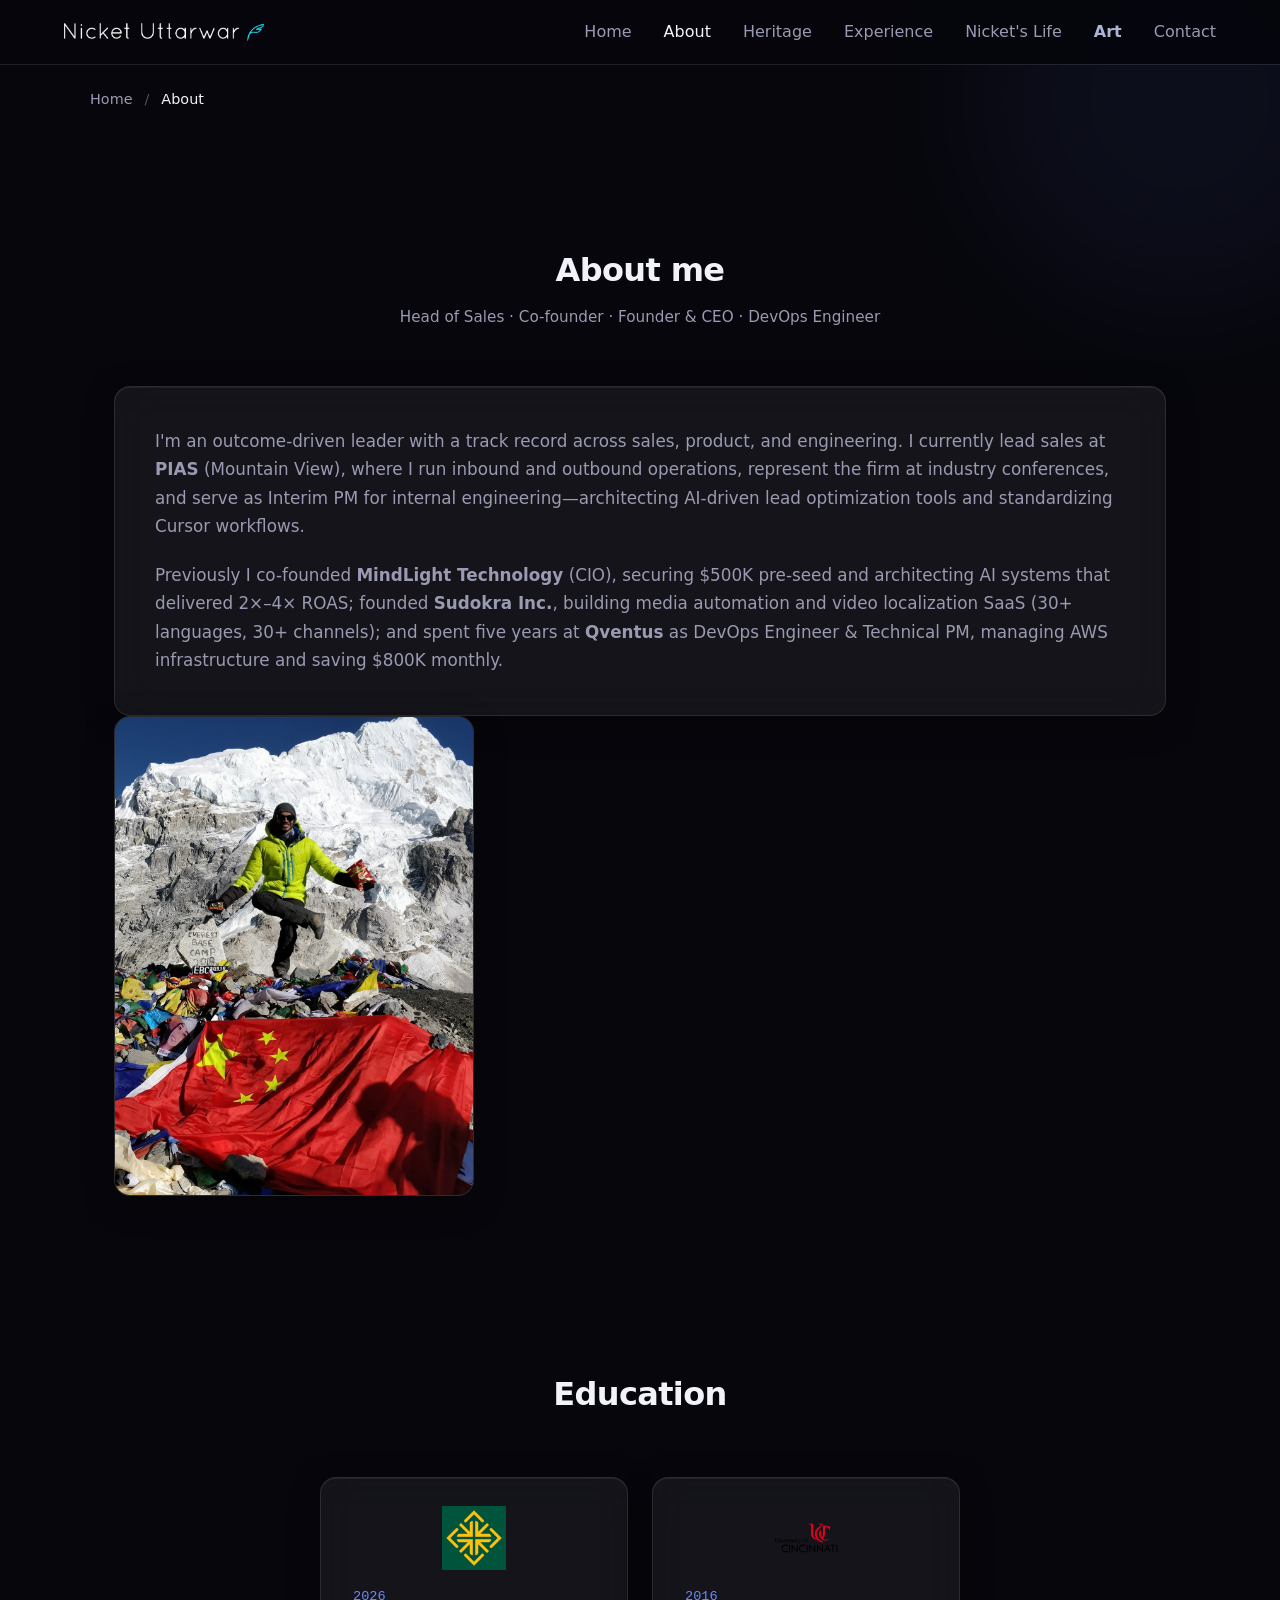
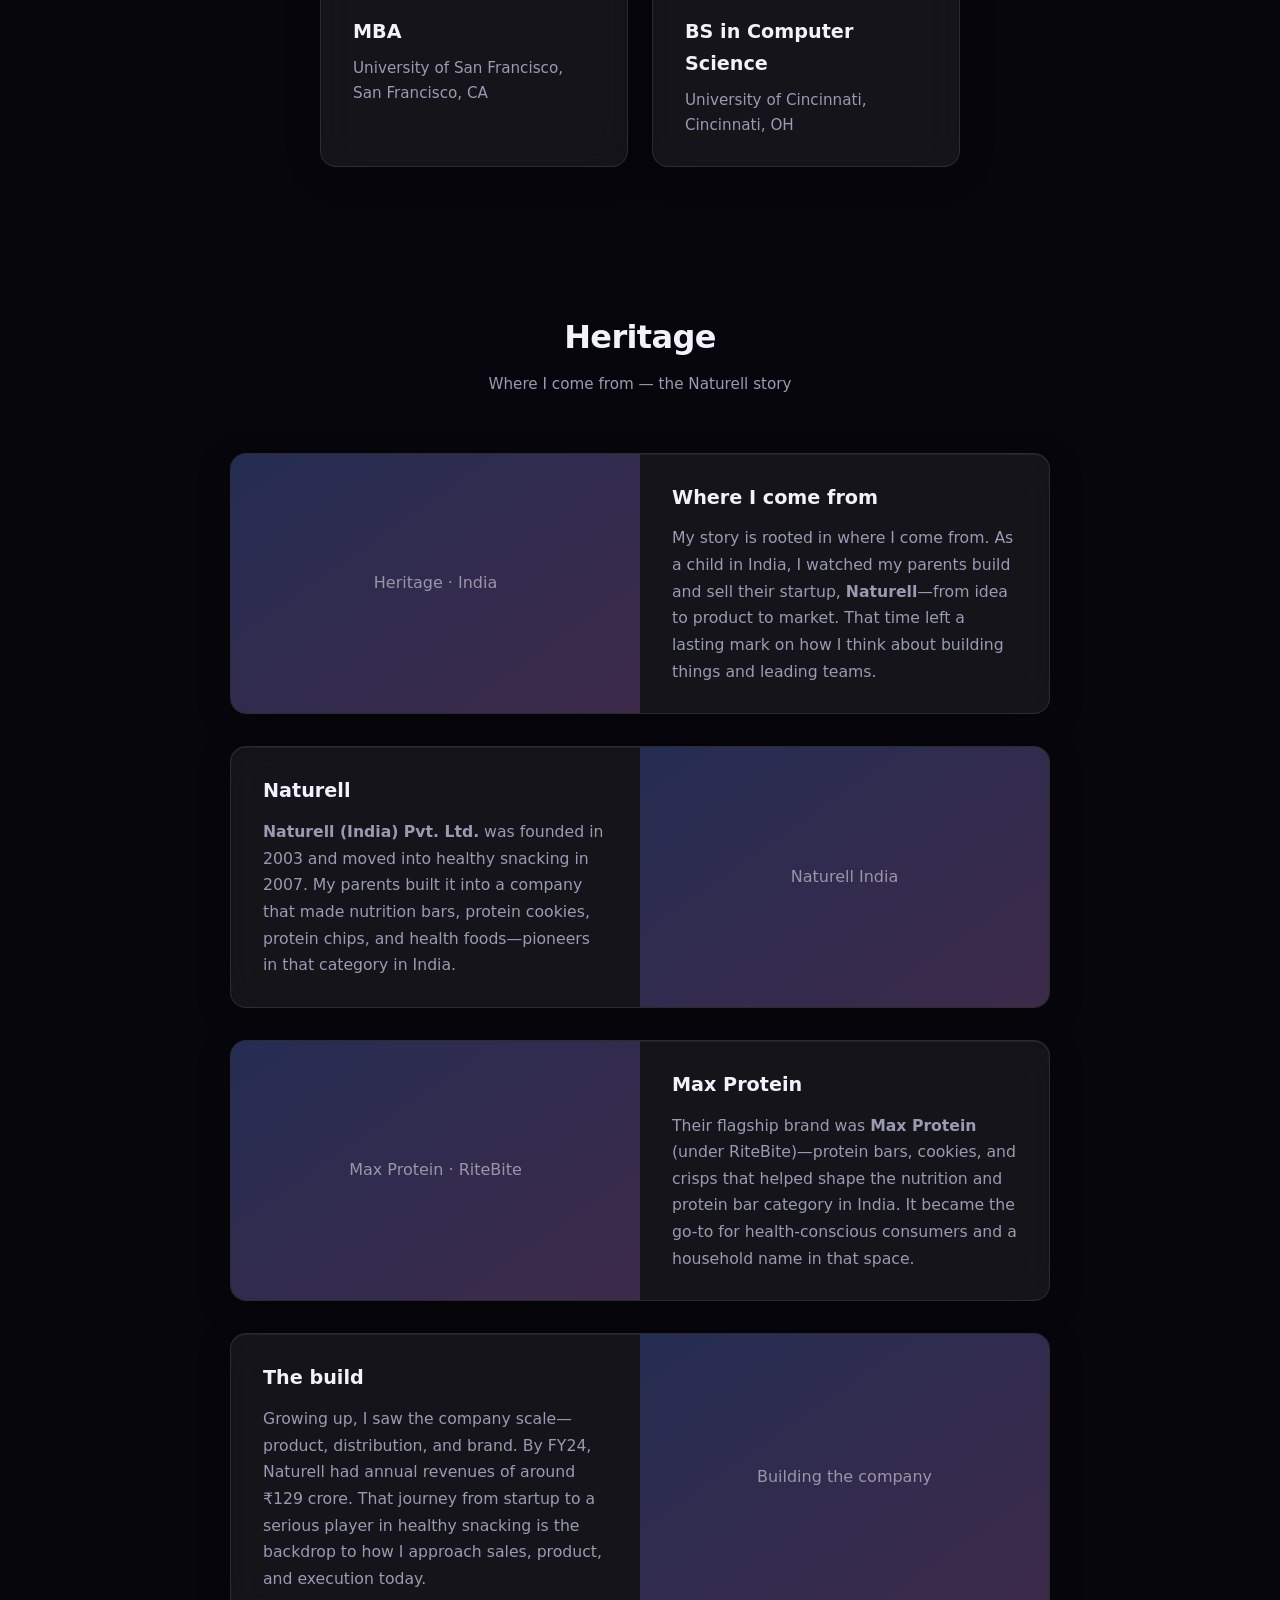
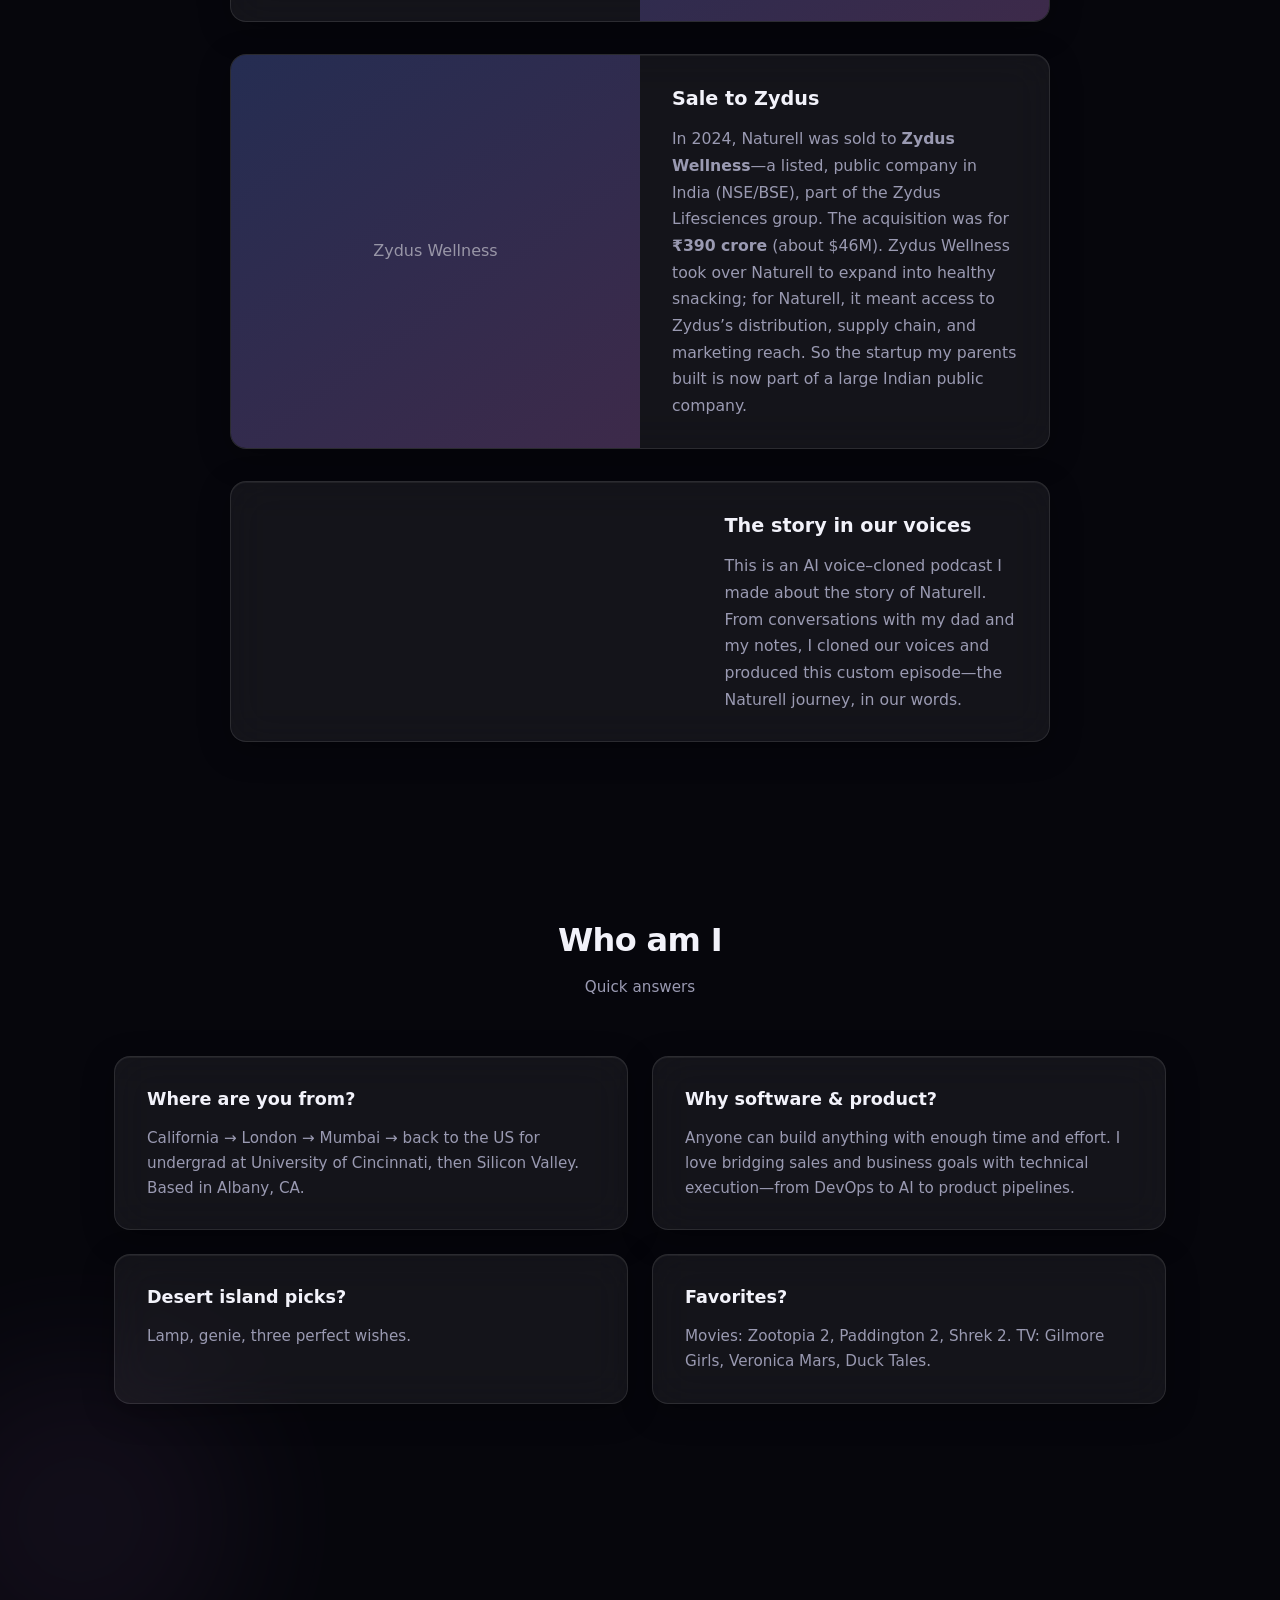
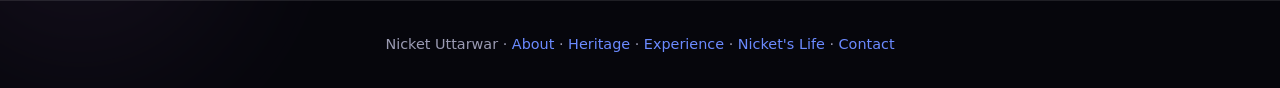
==== commit ff3e89cc: "minor aesthetic updates" ====
--- a/combined/about/index.html
+++ b/combined/about/index.html
@@ -28,16 +28,16 @@
 		<nav class="nav-inner">
 			<input type="checkbox" id="nav-toggle" class="nav-check" hidden aria-hidden="true">
 			<a href="../" class="nav-logo"><img src="../images/logo.png" alt="Nicket Uttarwar" class="nav-logo-img"></a>
-			<ul class="nav-links">
+			<ul class="nav-links" id="site-nav-menu">
 				<li><a href="../">Home</a></li>
 				<li><a href="../about/" class="nav-active" aria-current="page">About</a></li>
 				<li><a href="../about/#heritage">Heritage</a></li>
 				<li><a href="../experience/">Experience</a></li>
 				<li><a href="../life/">Nicket's Life</a></li>
-				<li><a href="../art/">Art</a></li>
+				<li><a href="../art/" class="nav-link-art">Art</a></li>
 				<li><a href="../contact/">Contact</a></li>
 			</ul>
-			<label for="nav-toggle" class="nav-toggle" aria-label="Toggle menu">
+			<label for="nav-toggle" class="nav-toggle" aria-label="Toggle menu" aria-controls="site-nav-menu" aria-expanded="false">
 				<span></span><span></span><span></span>
 			</label>
 		</nav>
@@ -207,6 +207,7 @@
 			<p>Nicket Uttarwar · <a href="../about/">About</a> · <a href="../about/#heritage">Heritage</a> · <a href="../experience/">Experience</a> · <a href="../life/">Nicket's Life</a> · <a href="../contact/">Contact</a></p>
 		</div>
 	</footer>
+	<script defer src="../js/nav-mobile.js"></script>
 	<script defer src="../js/portfolio-images.js"></script>
 
 </body>
--- a/combined/css/style.css
+++ b/combined/css/style.css
@@ -35,6 +35,7 @@
 html {
 	scroll-behavior: smooth;
 	-webkit-text-size-adjust: 100%;
+	scroll-padding-top: calc(var(--nav-height) + var(--safe-top) + 12px);
 }
 
 body {
@@ -72,6 +73,12 @@
 	html { scroll-behavior: auto; }
 	.blob { animation: none; }
 	.scroll-dot { animation: none; }
+	.nav-links a.nav-link-art {
+		animation: none;
+		box-shadow:
+			0 0 0 1px rgba(107, 138, 255, 0.4),
+			0 0 16px 4px rgba(107, 138, 255, 0.22);
+	}
 }
 
 a {
@@ -94,7 +101,7 @@
 	top: 0;
 	left: 0;
 	right: 0;
-	z-index: 100;
+	z-index: 200;
 	height: calc(var(--nav-height) + var(--safe-top));
 	min-height: 64px;
 	padding-top: var(--safe-top);
@@ -105,6 +112,8 @@
 }
 
 .nav-inner {
+	position: relative;
+	z-index: 1;
 	max-width: 1200px;
 	margin: 0 auto;
 	padding: 0 max(24px, var(--safe-left));
@@ -153,6 +162,8 @@
 
 .nav-toggle {
 	display: none;
+	position: relative;
+	z-index: 3;
 	width: 44px;
 	height: 44px;
 	min-width: 44px;
@@ -189,7 +200,11 @@
 #nav-toggle:checked ~ .nav-toggle span:nth-child(3) {
 	transform: translateY(-4px) rotate(-45deg);
 }
-body:has(#nav-toggle:checked) { overflow: hidden; }
+body:has(#nav-toggle:checked),
+body.nav-drawer-open {
+	overflow: hidden;
+	touch-action: none;
+}
 
 /* ---- Glass panels (fluid UI) ---- */
 .glass-panel {
@@ -307,6 +322,46 @@
 }
 .nav-links a.nav-active:hover {
 	color: var(--accent-warm);
+}
+
+/* Art nav — soft glow + pulse (draws the eye without competing with content) */
+@keyframes nav-art-pulse {
+	0%,
+	100% {
+		box-shadow:
+			0 0 0 1px rgba(107, 138, 255, 0.35),
+			0 0 14px 2px rgba(107, 138, 255, 0.22),
+			0 0 28px 4px rgba(184, 124, 255, 0.12);
+	}
+	50% {
+		box-shadow:
+			0 0 0 2px rgba(184, 124, 255, 0.45),
+			0 0 22px 6px rgba(107, 138, 255, 0.38),
+			0 0 40px 10px rgba(184, 124, 255, 0.22);
+	}
+}
+.nav-links a.nav-link-art {
+	position: relative;
+	z-index: 0;
+	border-radius: 999px;
+	padding: 0.35em 0.7em;
+	margin: -0.35em -0.7em;
+	color: #aeb4d4;
+	font-weight: 600;
+	animation: nav-art-pulse 2.8s ease-in-out infinite;
+}
+.nav-links a.nav-link-art:hover {
+	color: var(--text);
+	animation-play-state: paused;
+	box-shadow:
+		0 0 0 2px rgba(184, 124, 255, 0.5),
+		0 0 20px 6px rgba(107, 138, 255, 0.35);
+}
+.nav-links a.nav-link-art:focus-visible {
+	animation-play-state: paused;
+}
+.nav-links a.nav-link-art.nav-active {
+	color: var(--text);
 }
 
 /* ---- Inner pages (no fluid canvas) ---- */
@@ -1279,43 +1334,76 @@
 }
 
 @media (max-width: 768px) {
+	.nav-logo {
+		flex-shrink: 0;
+		margin-right: auto;
+		max-width: calc(100% - 56px);
+	}
 	.nav-logo-img {
 		height: 32px;
 		max-width: 160px;
 	}
+	/* Full-height scrollable drawer; dynamic viewport avoids clipped items under mobile browser chrome */
 	.nav-links {
+		--nav-drawer-h: calc(100vh - var(--nav-height) - var(--safe-top));
 		position: fixed;
 		top: calc(var(--nav-height) + var(--safe-top));
 		left: 0;
 		right: 0;
-		bottom: 0;
+		height: var(--nav-drawer-h);
+		max-height: var(--nav-drawer-h);
+		bottom: auto;
+		box-sizing: border-box;
 		background: rgba(8, 8, 16, 0.98);
 		backdrop-filter: blur(20px);
 		-webkit-backdrop-filter: blur(20px);
 		flex-direction: column;
 		align-items: stretch;
-		padding: max(24px, var(--safe-left)) max(24px, var(--safe-right)) max(32px, var(--safe-bottom));
+		padding: 16px max(20px, var(--safe-left)) max(40px, calc(28px + var(--safe-bottom))) max(20px, var(--safe-right));
 		gap: 0;
 		overflow-y: auto;
+		overflow-x: hidden;
 		-webkit-overflow-scrolling: touch;
+		overscroll-behavior: contain;
+		touch-action: pan-y;
+		pointer-events: none;
+		z-index: 2;
 		transform: translateY(-100%);
 		opacity: 0;
 		visibility: hidden;
 		transition: transform 0.3s ease, opacity 0.3s ease, visibility 0.3s ease;
 	}
+	@supports (height: 100dvh) {
+		.nav-links {
+			--nav-drawer-h: calc(100dvh - var(--nav-height) - var(--safe-top));
+		}
+	}
 	.nav-links li {
+		flex-shrink: 0;
 		border-bottom: 1px solid var(--glass-border);
 	}
+	.nav-links li:last-child {
+		border-bottom: none;
+		padding-bottom: 4px;
+	}
 	.nav-links a {
-		display: block;
-		padding: 16px 0;
+		display: flex;
+		align-items: center;
+		padding: 18px 4px;
 		min-height: 48px;
-		line-height: 1.4;
+		line-height: 1.35;
+		-webkit-tap-highlight-color: rgba(107, 138, 255, 0.15);
+	}
+	.nav-links a.nav-link-art {
+		margin: 0;
+		padding: 18px 16px;
+		border-radius: 12px;
 	}
 	#nav-toggle:checked ~ .nav-links {
 		transform: translateY(0);
 		opacity: 1;
 		visibility: visible;
+		pointer-events: auto;
 	}
 	.nav-toggle {
 		display: flex;
@@ -1358,9 +1446,6 @@
 	.main-footer {
 		padding: 24px max(24px, var(--safe-left)) calc(24px + var(--safe-bottom)) max(24px, var(--safe-right));
 	}
-}
-
-@media (max-width: 768px) {
 	.art-grid {
 		grid-template-columns: 1fr;
 	}
